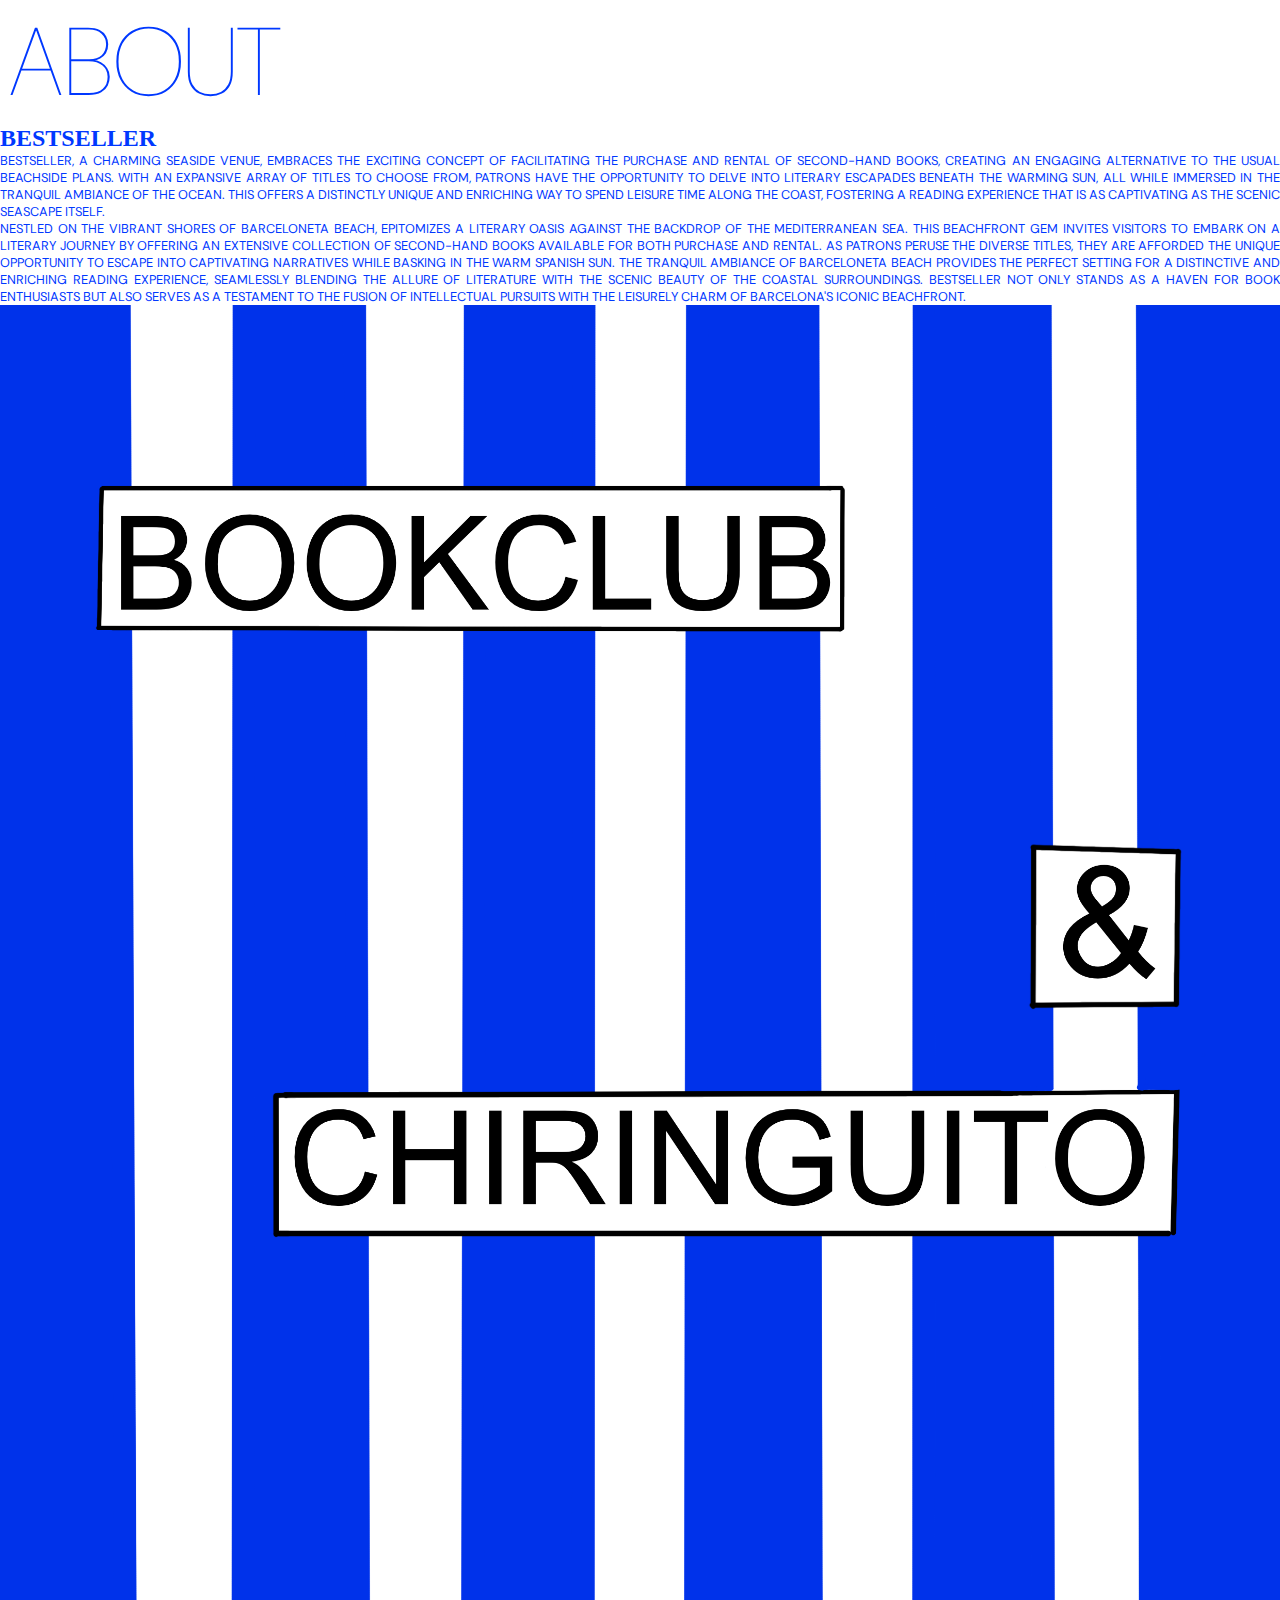
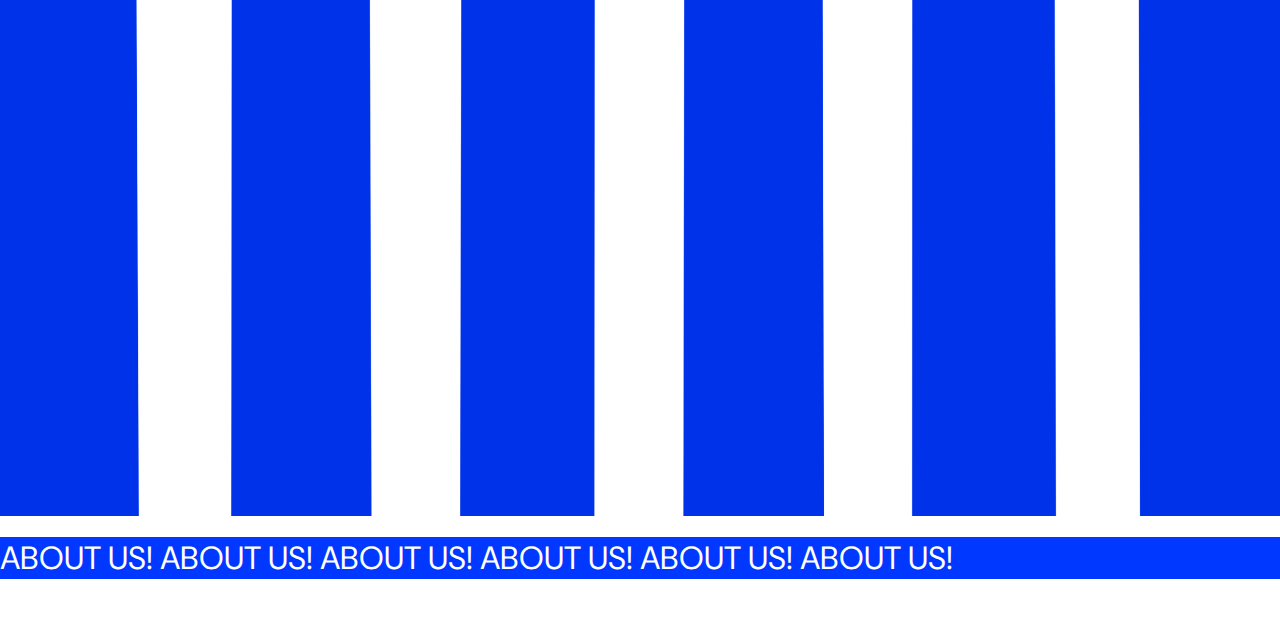
==== about.html @ df41466a "090124" ====
<!DOCTYPE html>
<html lang="en">
<head>
    <meta charset="UTF-8">
    <meta http-equiv="X-UA-Compatible" content="IE=edge">
    <meta name="viewport" content="width=device-width, initial-scale=1.0">
    <title>BestSeller</title>
    <!-- CARGAMOS LA LIBRERÍA DE BOOSTRAP DE FORMA LOCAL -->
    <link href="https://cdn.jsdelivr.net/npm/bootstrap@5.3.2/dist/css/bootstrap.min.css" rel="stylesheet" integrity="sha384-T3c6CoIi6uLrA9TneNEoa7RxnatzjcDSCmG1MXxSR1GAsXEV/Dwwykc2MPK8M2HN" crossorigin="anonymous">    <!-- LINKEAMOS LA HOJA DE ESTILOS DE ESTE HTML -->
    <link rel="stylesheet" href="css/about.css">
    <!-- LINK A LA  TIPOGRAFÍA -->
    <link rel="preconnect" href="https://fonts.googleapis.com">
    <link rel="preconnect" href="https://fonts.gstatic.com" crossorigin>
<link href="https://fonts.googleapis.com/css2?family=DM+Sans&display=swap" rel="stylesheet">  
</head>

<body>

    <!--SECCIÓN1-->

    <section id="TITULO" class=>
<h1>ABOUT</h1>
    </section>

    <div class="container text-start">
        <div class="row align-items-start">
            
          <!-- Columna 1 -->
            <div class="col">
                <h2>BESTSELLER</h2>
                <p>BESTSELLER, A CHARMING SEASIDE VENUE, EMBRACES THE EXCITING CONCEPT OF FACILITATING THE PURCHASE AND RENTAL OF SECOND-HAND BOOKS, CREATING AN ENGAGING ALTERNATIVE TO THE USUAL BEACHSIDE PLANS. WITH AN EXPANSIVE ARRAY OF TITLES TO CHOOSE FROM, PATRONS HAVE THE OPPORTUNITY TO DELVE INTO LITERARY ESCAPADES BENEATH THE WARMING SUN, ALL WHILE IMMERSED IN THE TRANQUIL AMBIANCE OF THE OCEAN. THIS OFFERS A DISTINCTLY UNIQUE AND ENRICHING WAY TO SPEND LEISURE TIME ALONG THE COAST, FOSTERING A READING EXPERIENCE THAT IS AS CAPTIVATING AS THE SCENIC SEASCAPE ITSELF.
                </p>
                <p>  NESTLED ON THE VIBRANT SHORES OF BARCELONETA BEACH, EPITOMIZES A LITERARY OASIS AGAINST THE BACKDROP OF THE MEDITERRANEAN SEA. THIS BEACHFRONT GEM INVITES VISITORS TO EMBARK ON A LITERARY JOURNEY BY OFFERING AN EXTENSIVE COLLECTION OF SECOND-HAND BOOKS AVAILABLE FOR BOTH PURCHASE AND RENTAL. AS PATRONS PERUSE THE DIVERSE TITLES, THEY ARE AFFORDED THE UNIQUE OPPORTUNITY TO ESCAPE INTO CAPTIVATING NARRATIVES WHILE BASKING IN THE WARM SPANISH SUN. THE TRANQUIL AMBIANCE OF BARCELONETA BEACH PROVIDES THE PERFECT SETTING FOR A DISTINCTIVE AND ENRICHING READING EXPERIENCE, SEAMLESSLY BLENDING THE ALLURE OF LITERATURE WITH THE SCENIC BEAUTY OF THE COASTAL SURROUNDINGS. BESTSELLER NOT ONLY STANDS AS A HAVEN FOR BOOK ENTHUSIASTS BUT ALSO SERVES AS A TESTAMENT TO THE FUSION OF INTELLECTUAL PURSUITS WITH THE LEISURELY CHARM OF BARCELONA'S ICONIC BEACHFRONT.
                </p>
            </div>
    
            <!-- Columna 2 -->
            <div class="col-md-5 ">
                <img src="img/IMG_8710.PNG" alt="">
            </div>
        
          </div>
    </div>
    

    <!--TEXTO MARQUÉE-->

    <div class="marquee-container">
    <div class="marquee">
        <p>ABOUT US! ABOUT US! ABOUT US! ABOUT US! ABOUT US! ABOUT US!</p>
    </div>
    </div>
    </section>

     <!--GALERIA-->

    <section id="galeria" class="mt-4 mb-4 p-2">
        <div class="container text-start">
            <div class="row align-items-start">
              <div class="col" style=>
                <img src="img/IMG_8713.PNG" alt="">
              </div>
              <div class="col">
                <img src="img/IMG_8712.PNG" alt="">
              </div>
              <div class="col">
                <img src="img/IMG_8714.PNG" alt="">
              </div>
            </div>
          </div>   
    
    <!--LINK JS BOOTSTRAP-->
    <script src="https://cdn.jsdelivr.net/npm/bootstrap@5.3.2/dist/js/bootstrap.bundle.min.js" integrity="sha384-C6RzsynM9kWDrMNeT87bh95OGNyZPhcTNXj1NW7RuBCsyN/o0jlpcV8Qyq46cDfL" crossorigin="anonymous"></script>
</body>
</html>
---- css/about.css ----
* {
    margin-right: 0;
    margin: 0;
    padding: 0;
    box-sizing: border-box;
    color: #0038FF;
 }
 
 
 body {
    height: 100vh;
 }
 
 
 img {
    width: 100%;
    vertical-align: middle;
 }
 
 
 h1 {
    font-family: 'DM Sans', sans-serif;
    font-size: 7.5vw;
    font-weight: 100;
    text-align: justify;
    margin-left: 10px;
 }
 
 
 p {
    font-family: 'DM Sans', sans-serif;
    font-size: 1vw;
    text-align: justify;
 }

 figcaption {
    font-size: 1em;
 }

 .galeria {
   text-align: center;
}

   
 .carousel-container {
    margin-top: -400px;
 }

 .margen-propio {
    margin-top: 200px;
 }
 .marquee-container {
    margin-top: 20px;
    width: 100%;
    border-top: 1px solid white;
    border-bottom: 1px solid white;
    overflow: hidden;
    background-color: #0038FF;
  }

 .marquee {
    width: 100%;
    overflow: hidden;
    white-space: nowrap;
    position: relative;
    animation: marquee 10s linear infinite;
  }

  .marquee p {
    margin-bottom: 0;
    font-size: 2em;
    color: white;
  }
  
  @keyframes marquee {
    from { left: 100%; }
    to { left: -100%; }
  }
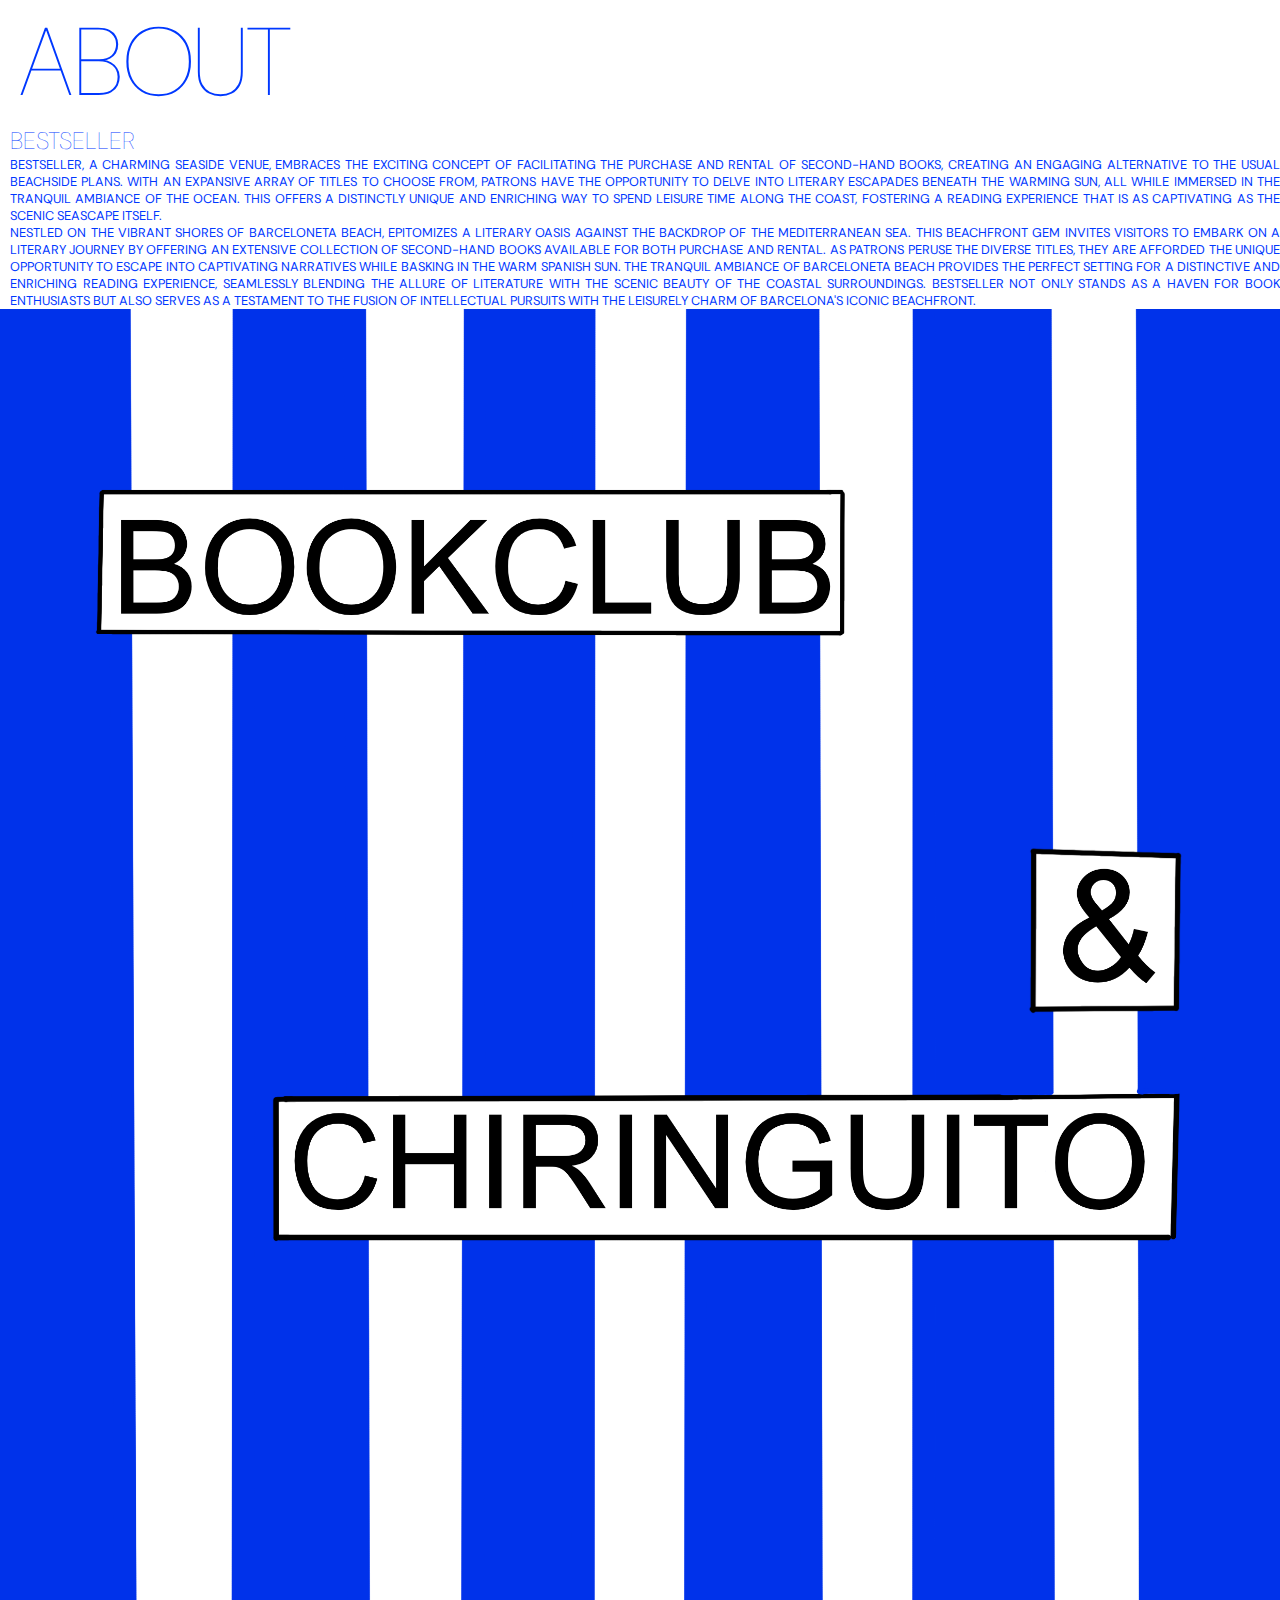
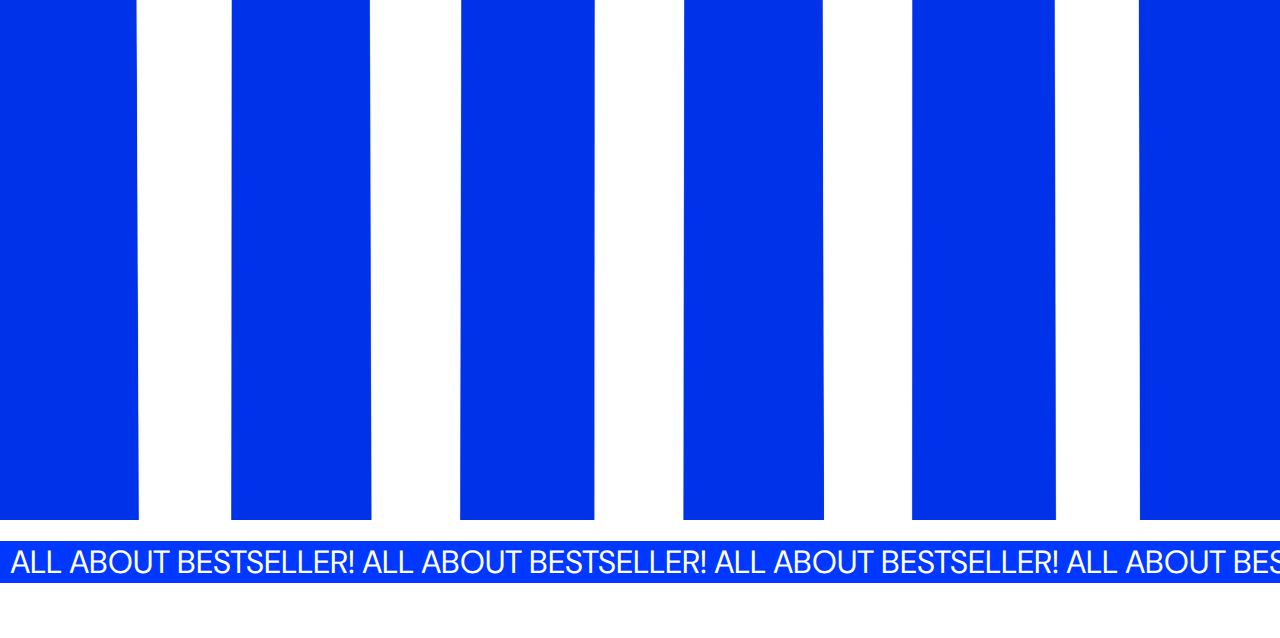
==== commit 5e00964a: "100124" ====
--- a/about.html
+++ b/about.html
@@ -22,7 +22,7 @@
 <h1>ABOUT</h1>
     </section>
 
-    <div class="container text-start">
+    <div class="container-fluid text-start">
         <div class="row align-items-start">
             
           <!-- Columna 1 -->
@@ -44,30 +44,31 @@
     
 
     <!--TEXTO MARQUÉE-->
-
+    <section>
     <div class="marquee-container">
     <div class="marquee">
-        <p>ABOUT US! ABOUT US! ABOUT US! ABOUT US! ABOUT US! ABOUT US!</p>
+        <p>ALL ABOUT BESTSELLER! ALL ABOUT BESTSELLER! ALL ABOUT BESTSELLER! ALL ABOUT BESTSELLER!</p>
     </div>
     </div>
     </section>
 
      <!--GALERIA-->
 
-    <section id="galeria" class="mt-4 mb-4 p-2">
-        <div class="container text-start">
-            <div class="row align-items-start">
-              <div class="col" style=>
-                <img src="img/IMG_8713.PNG" alt="">
+     <section id="galeria" class="mt-4 mb-5 p-2">
+      <div class="container">
+          <div class="row align-items-start">
+              <div class="col">
+                  <img src="img/IMG_8713.PNG" alt="">
               </div>
               <div class="col">
-                <img src="img/IMG_8712.PNG" alt="">
+                  <img src="img/IMG_8712.PNG" alt="">
               </div>
               <div class="col">
-                <img src="img/IMG_8714.PNG" alt="">
+                  <img src="img/IMG_8714.PNG" alt="">
               </div>
-            </div>
-          </div>   
+          </div>
+      </div>
+  </section>  
     
     <!--LINK JS BOOTSTRAP-->
     <script src="https://cdn.jsdelivr.net/npm/bootstrap@5.3.2/dist/js/bootstrap.bundle.min.js" integrity="sha384-C6RzsynM9kWDrMNeT87bh95OGNyZPhcTNXj1NW7RuBCsyN/o0jlpcV8Qyq46cDfL" crossorigin="anonymous"></script>
--- a/css/about.css
+++ b/css/about.css
@@ -23,14 +23,21 @@
     font-size: 7.5vw;
     font-weight: 100;
     text-align: justify;
-    margin-left: 10px;
+    margin-left: 20px;
  }
+ h2 {
+   font-family: 'DM Sans', sans-serif;
+   font-weight: 100;
+   text-align: justify;
+   margin-left: 10px;
+}
  
  
  p {
     font-family: 'DM Sans', sans-serif;
     font-size: 1vw;
     text-align: justify;
+    margin-left: 10px;
  }
 
  figcaption {
@@ -38,9 +45,8 @@
  }
 
  .galeria {
-   text-align: center;
+   margin-bottom: 200px;
 }
-
    
  .carousel-container {
     margin-top: -400px;
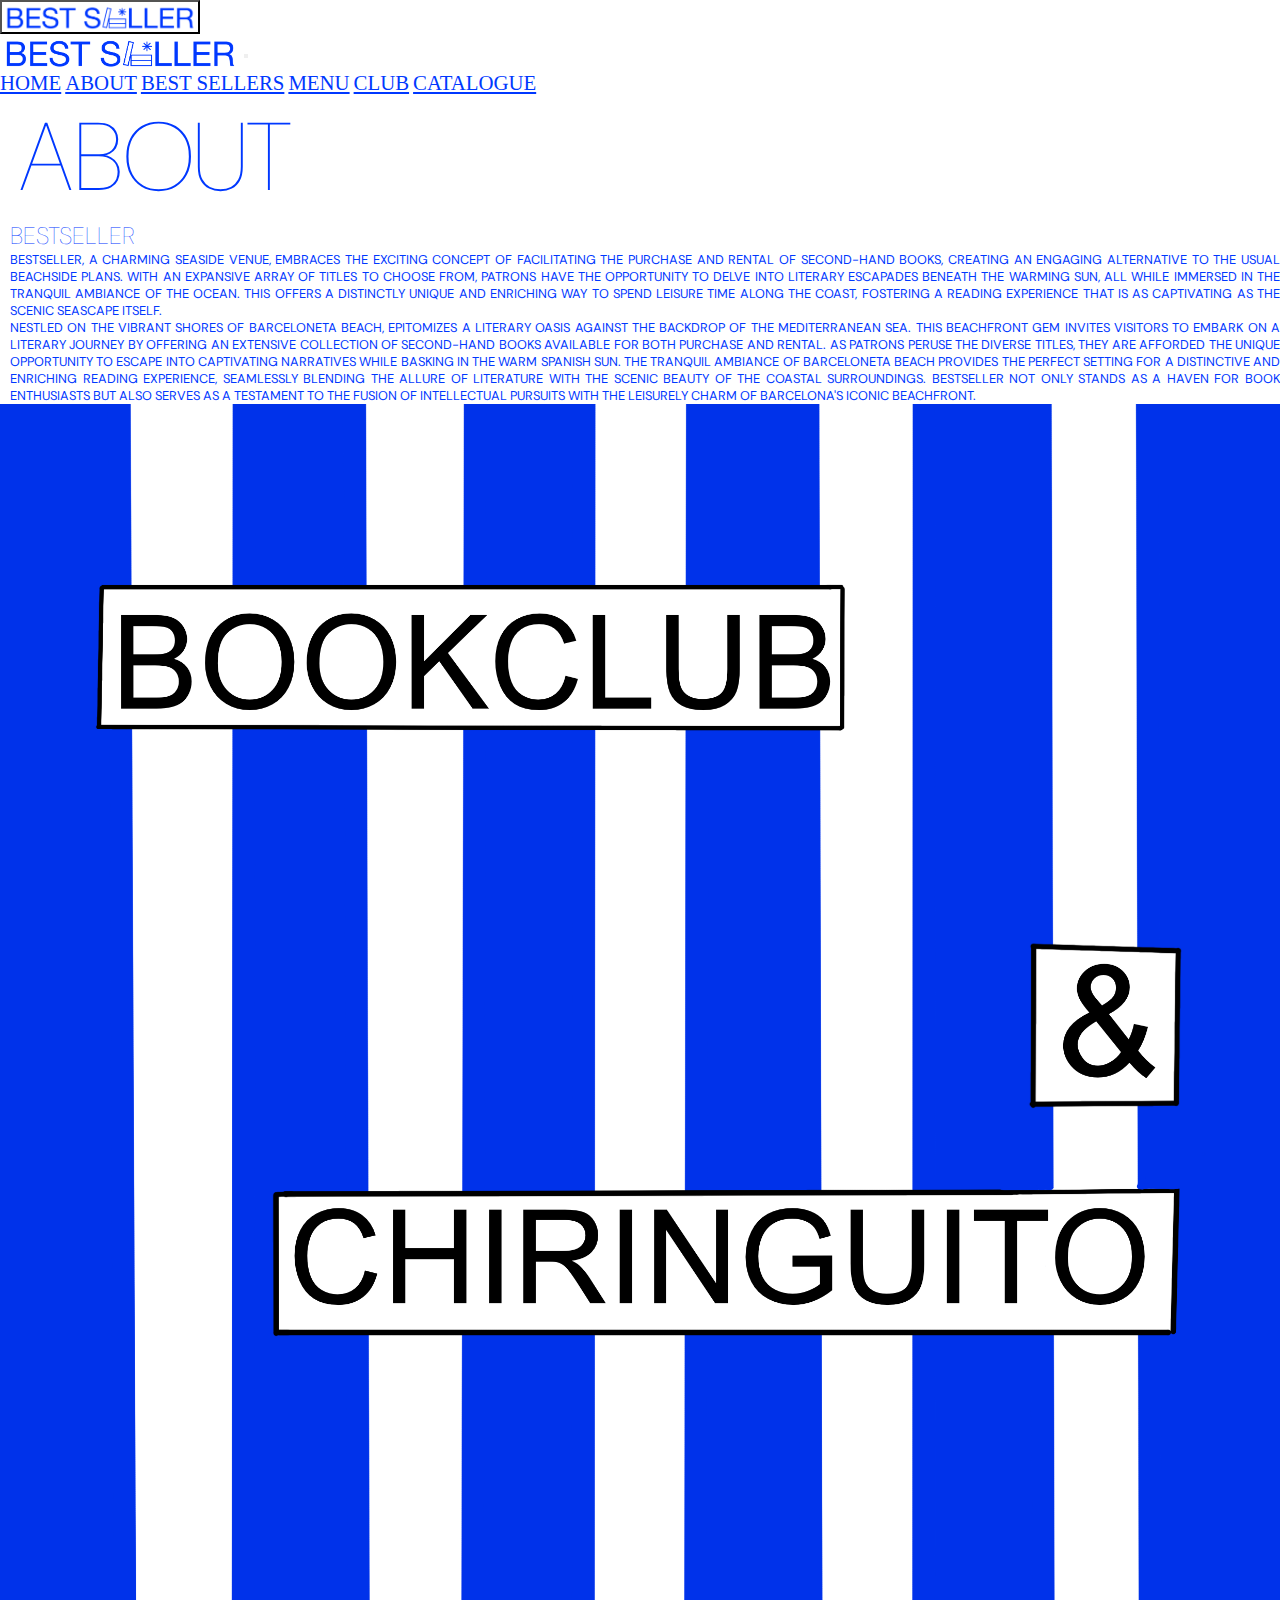
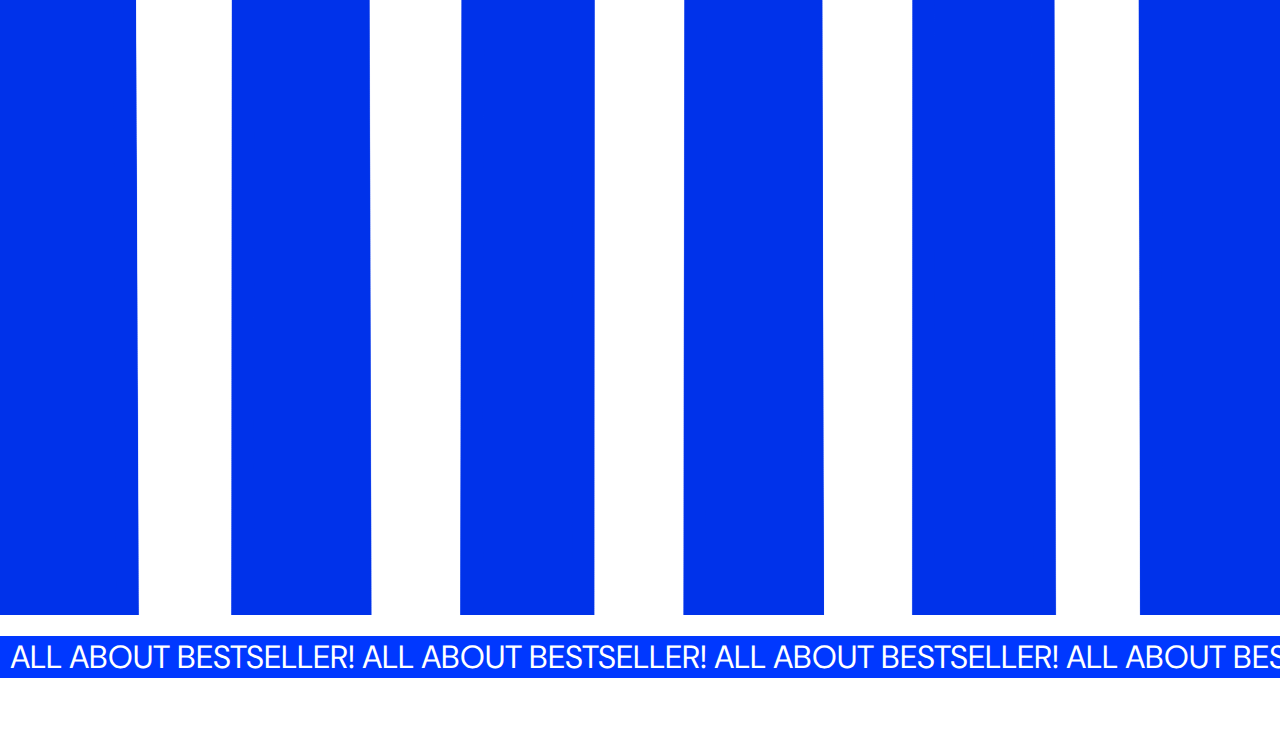
==== commit cd0526ae: "ABOUT TERMINADO" ====
--- a/about.html
+++ b/about.html
@@ -15,6 +15,27 @@
 </head>
 
 <body>
+     <!-- MENÚ NAVEGACIÓN -->
+     <button class="btn btn-primary" type="button" data-bs-toggle="offcanvas" data-bs-target="#staticBackdrop" aria-controls="staticBackdrop">
+      <img src="img/Logo.png"> 
+    </button>
+    
+    <div class="offcanvas offcanvas-start" data-bs-backdrop="static" tabindex="-1" id="staticBackdrop" aria-labelledby="staticBackdropLabel">
+      <div class="offcanvas-header">
+        <img src="img/Logo.png">
+        <button type="button" class="btn-close" data-bs-dismiss="offcanvas" aria-label="Close"></button>
+      </div>
+      <div class="offcanvas-body">
+        <div>
+          <a class="nav-link custom-menu" aria-current="page" href="index.html">HOME</a>
+              <a class="nav-link custom-menu" href="about.html">ABOUT</a>
+              <a class="nav-link custom-menu" href="bestsellers.html">BEST SELLERS</a>
+              <a class="nav-link custom-menu" href="menu.html">MENU</a>
+              <a class="nav-link custom-menu" href="club.html">CLUB</a>
+              <a class="nav-link custom-menu" href="https://bestseller.cargo.site/">CATALOGUE</a>
+        </div>
+      </div>
+    </div>
 
     <!--SECCIÓN1-->
 
--- a/css/about.css
+++ b/css/about.css
@@ -83,5 +83,23 @@
     to { left: -100%; }
   }
 
+  .btn-primary {
+   width: 200px;
+   background-color: white;
+   --bs-btn-hover-bg: #0037ff0c;
+   --bs-btn-active-bg: white;
+   --bs-btn-border-color: #0038FF;
+   --bs-btn-border-radius: 0px;
+   --bs-btn-border-width: 2px;
+}
+
+.offcanvas-header img {
+width: 240px;
+}
+
+.offcanvas-body a {
+   font-size: 1.3em;
+}
+
 
  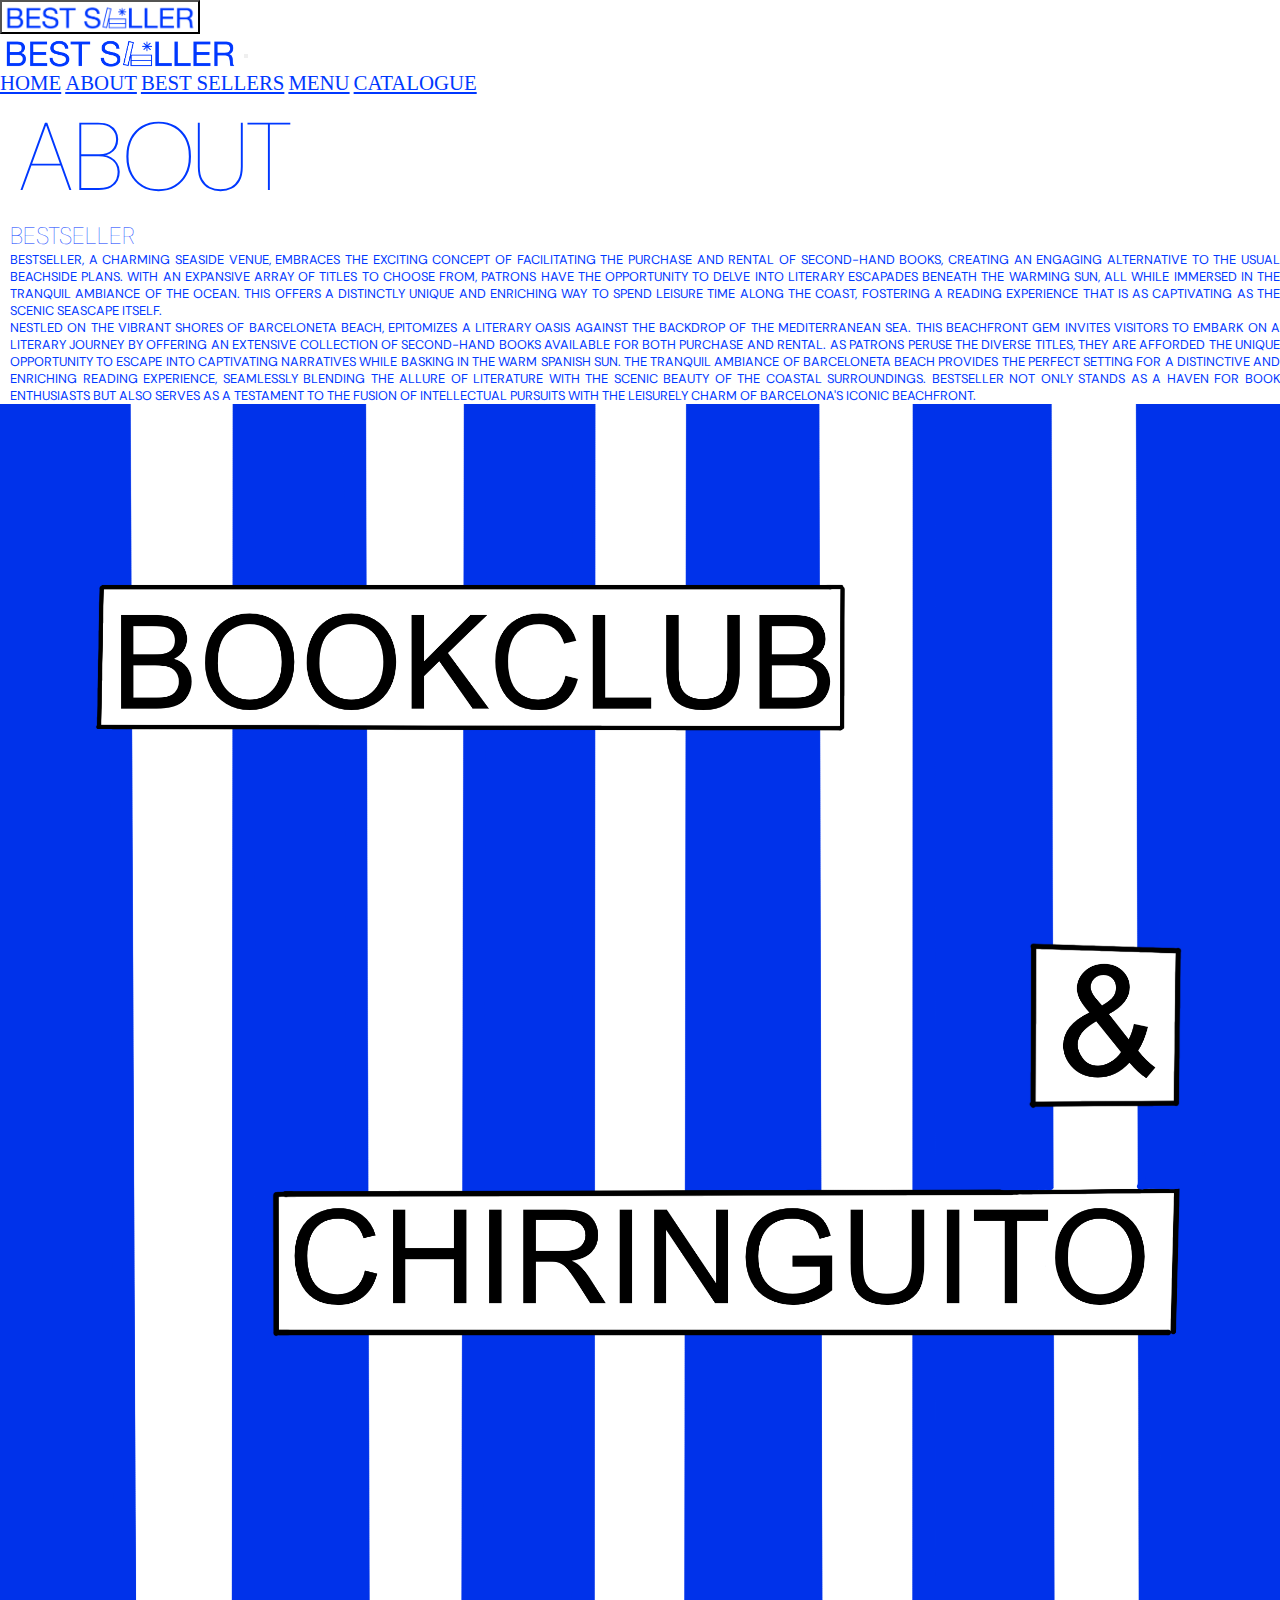
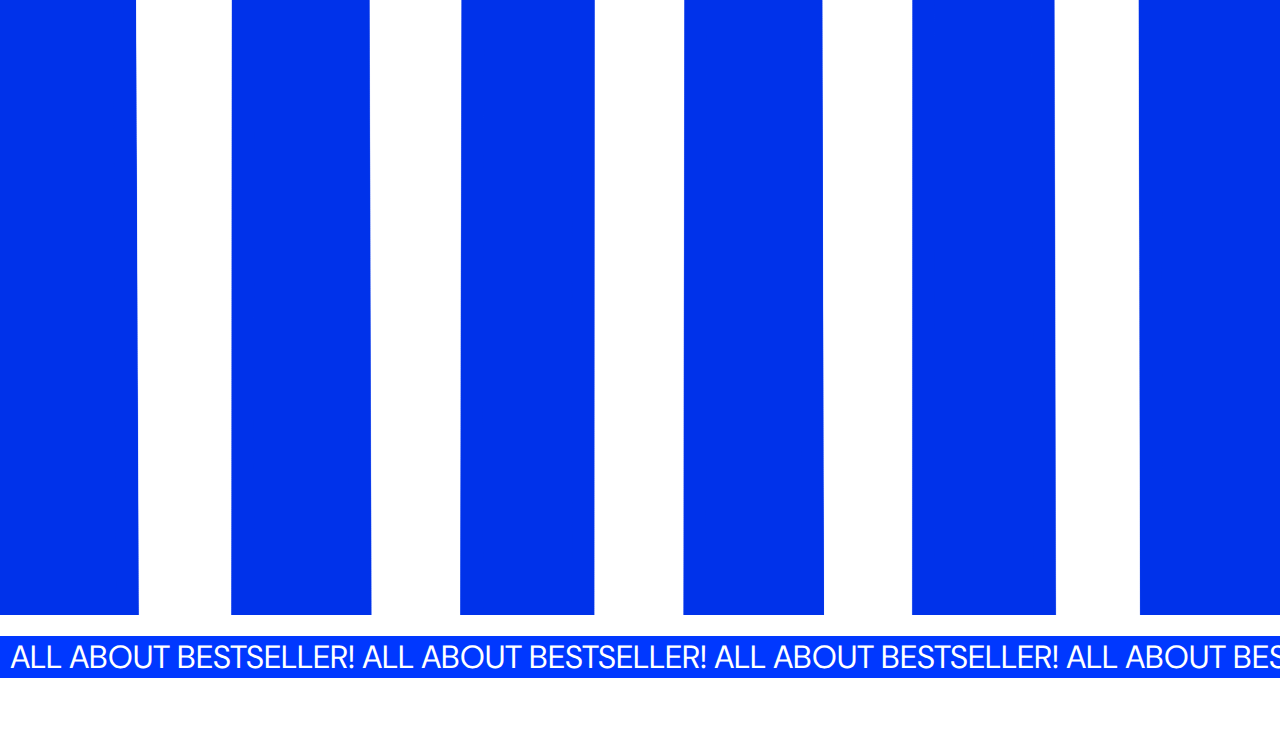
==== commit 53e15455: "menu" ====
--- a/about.html
+++ b/about.html
@@ -31,7 +31,6 @@
               <a class="nav-link custom-menu" href="about.html">ABOUT</a>
               <a class="nav-link custom-menu" href="bestsellers.html">BEST SELLERS</a>
               <a class="nav-link custom-menu" href="menu.html">MENU</a>
-              <a class="nav-link custom-menu" href="club.html">CLUB</a>
               <a class="nav-link custom-menu" href="https://bestseller.cargo.site/">CATALOGUE</a>
         </div>
       </div>
--- a/css/about.css
+++ b/css/about.css
@@ -86,7 +86,7 @@
   .btn-primary {
    width: 200px;
    background-color: white;
-   --bs-btn-hover-bg: #0037ff0c;
+   --bs-btn-hover-bg: #f0f3ff;
    --bs-btn-active-bg: white;
    --bs-btn-border-color: #0038FF;
    --bs-btn-border-radius: 0px;
